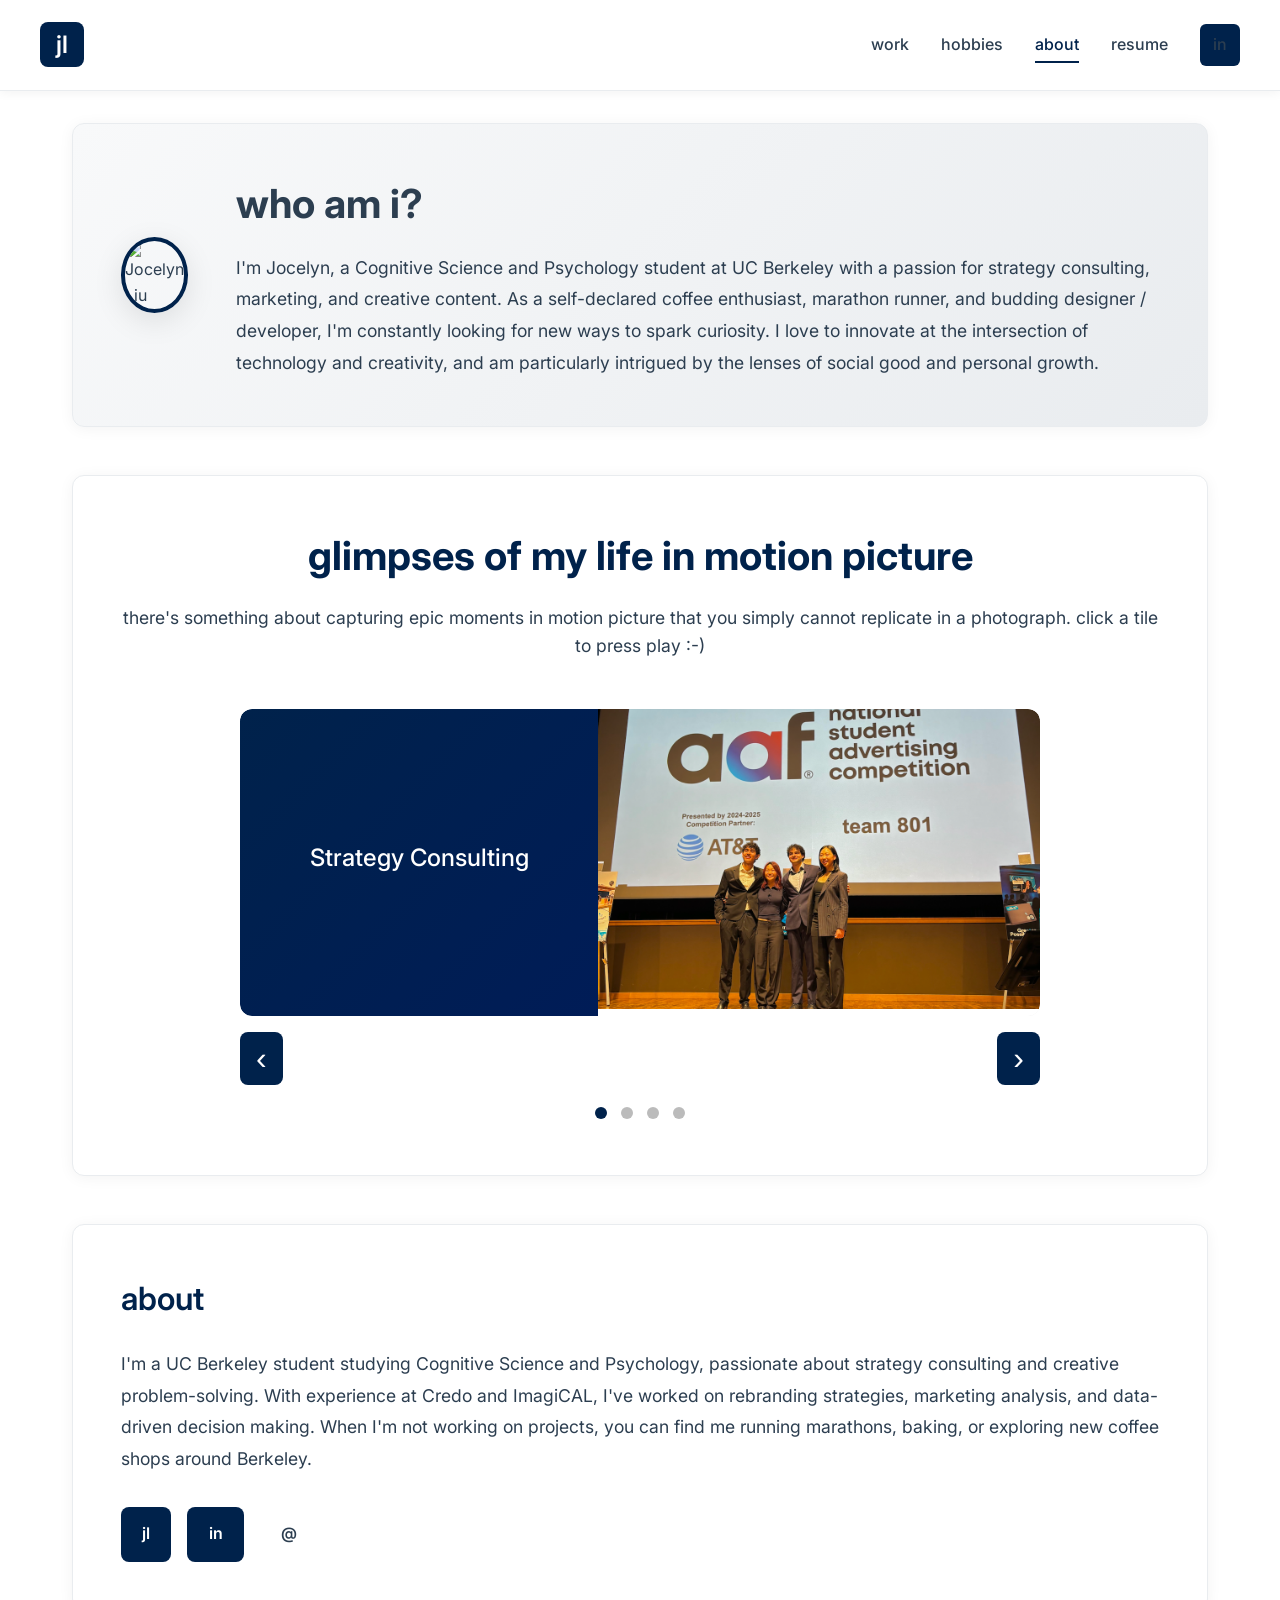
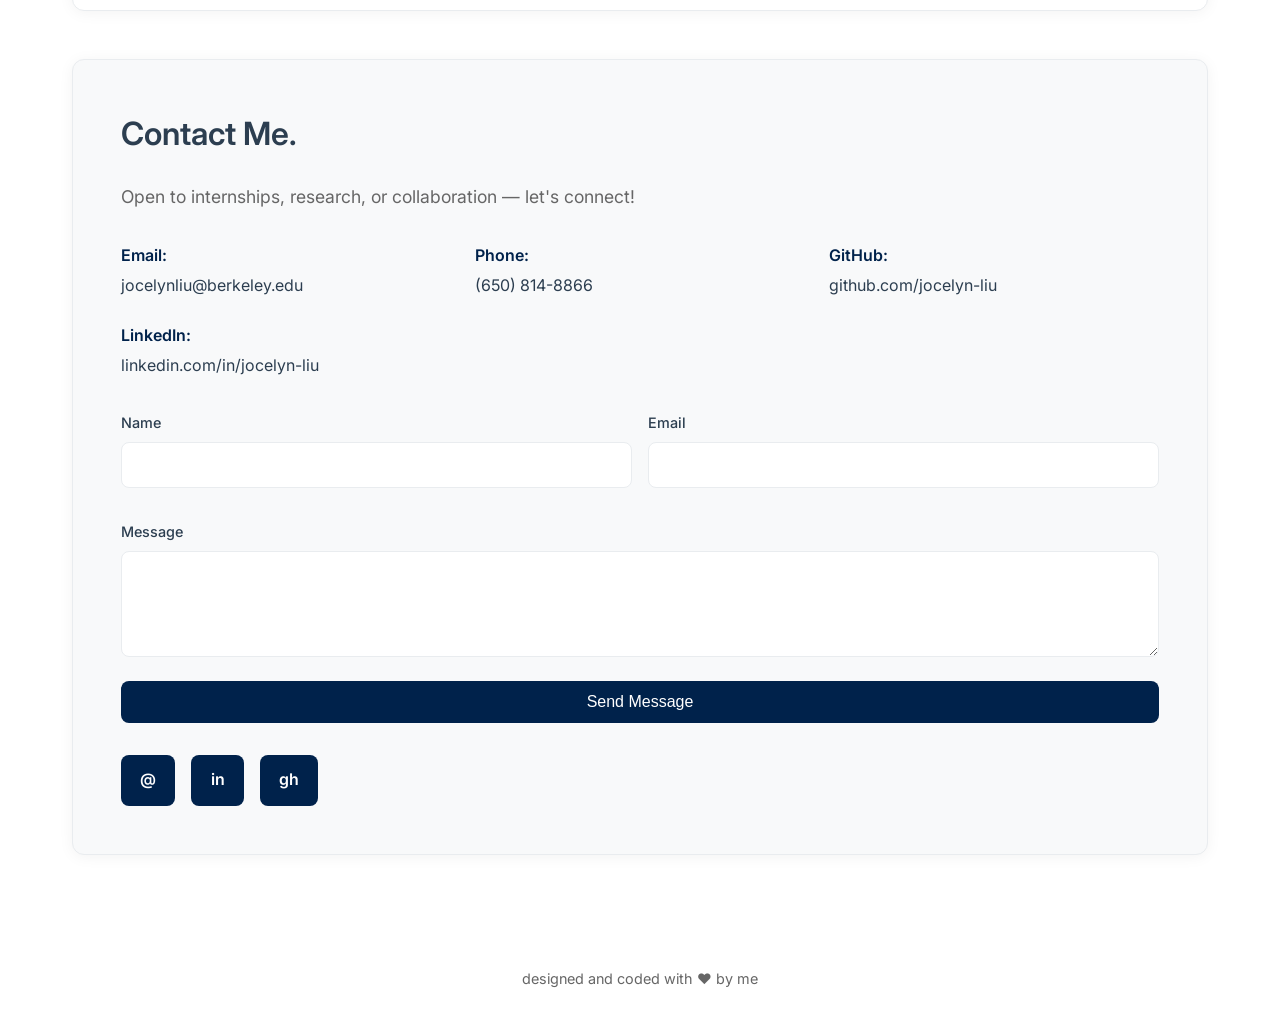
==== index.html @ 293d7093 "Initial commit" ====
<!DOCTYPE html>
<html lang="en">
<head>
    <meta charset="UTF-8">
    <meta name="viewport" content="width=device-width, initial-scale=1.0">
    <meta name="description" content="Jocelyn Liu - Cognitive Science student at UC Berkeley">
    <meta name="keywords" content="Jocelyn Liu, UC Berkeley, Cognitive Science, Strategy Consultant, Marketing">
    <meta name="author" content="Jocelyn Liu">
    <title>Jocelyn Liu</title>
    <link rel="stylesheet" href="style.css">
    <link href="https://fonts.googleapis.com/css2?family=Inter:wght@300;400;500;600;700&display=swap" rel="stylesheet">
</head>
<body>
    <header>
        <nav>
            <div class="logo">
                <span class="initials">jl</span>
            </div>
                <div class="nav-links">
                    <a href="projects.html">work</a>
                    <a href="hobbies.html">hobbies</a>
                    <a href="index.html" class="active">about</a>
                    <a href="resume.pdf">resume</a>
                    <a href="https://linkedin.com" class="linkedin-icon">in</a>
                </div>
        </nav>
    </header>

    <main>
        <section class="hero-section">
            <div class="hero-content">
                <div class="profile-section">
                    <div class="profile-image-container">
                        <img src="portrait.JPG" alt="Jocelyn Liu" class="profile-img">
                    </div>
                </div>
                <div class="intro-section">
                    <h1>who am i?</h1>
                    <p>I'm Jocelyn, a Cognitive Science and Psychology student at UC Berkeley with a passion for strategy consulting, marketing, and creative content. As a self-declared coffee enthusiast, marathon runner, and budding designer / developer, I'm constantly looking for new ways to spark curiosity. I love to innovate at the intersection of technology and creativity, and am particularly intrigued by the lenses of social good and personal growth.</p>
                </div>
            </div>
        </section>

        <section class="gallery-section">
            <div class="gallery-content">
                <h2>glimpses of my life in motion picture</h2>
                <p>there's something about capturing epic moments in motion picture that you simply cannot replicate in a photograph. click a tile to press play :-)</p>
                
                <div class="carousel-container">
                    <div class="carousel">
                        <div class="carousel-slide active">
                            <div class="slide-content">
                                <div class="slide-left">
                                    <h3>Strategy Consulting</h3>
                                </div>
                                <div class="slide-right">
                                    <img src="strategy.png" alt="Strategy workspace">
                                </div>
                            </div>
                        </div>
                        <div class="carousel-slide">
                            <div class="slide-content">
                                <div class="slide-left">
                                    <h3>Creative Content</h3>
                                </div>
                                <div class="slide-right">
                                    <img src="creative.png" alt="Creative workspace">
                                </div>
                            </div>
                        </div>
                        <div class="carousel-slide">
                            <div class="slide-content">
                                <div class="slide-left">
                                    <h3>Marathon Running</h3>
                                </div>
                                <div class="slide-right">
                                    <img src="m.png" alt="Marathon running">
                                </div>
                            </div>
                        </div>
                        <div class="carousel-slide">
                            <div class="slide-content">
                                <div class="slide-left">
                                    <h3>Coffee & Baking</h3>
                                </div>
                                <div class="slide-right">
                                    <img src="https://images.unsplash.com/photo-1495474472287-4d71bcdd2085?w=600&h=400&fit=crop" alt="Coffee and baking">
                                </div>
                            </div>
                        </div>
                    </div>
                    <div class="carousel-nav">
                        <button class="carousel-btn prev" onclick="changeSlide(-1)">‹</button>
                        <button class="carousel-btn next" onclick="changeSlide(1)">›</button>
                    </div>
                    <div class="carousel-dots">
                        <span class="dot active" onclick="currentSlide(1)"></span>
                        <span class="dot" onclick="currentSlide(2)"></span>
                        <span class="dot" onclick="currentSlide(3)"></span>
                        <span class="dot" onclick="currentSlide(4)"></span>
                    </div>
                </div>
            </div>
        </section>

        <section class="about-section">
            <div class="about-content">
                <h2>about</h2>
                <p>I'm a UC Berkeley student studying Cognitive Science and Psychology, passionate about strategy consulting and creative problem-solving. With experience at Credo and ImagiCAL, I've worked on rebranding strategies, marketing analysis, and data-driven decision making. When I'm not working on projects, you can find me running marathons, baking, or exploring new coffee shops around Berkeley.</p>
                
                <div class="social-links">
                    <a href="#" class="social-link initials">jl</a>
                    <a href="https://linkedin.com" class="social-link linkedin">in</a>
                    <a href="mailto:jocelynliu@berkeley.edu" class="social-link email">@</a>
                </div>
            </div>
        </section>

        <section class="contact-section">
            <div class="contact-content">
                <h2>Contact Me.</h2>
                <p>Open to internships, research, or collaboration — let's connect!</p>
                
                <div class="contact-details">
                    <div class="contact-item">
                        <span class="contact-label">Email:</span>
                        <span class="contact-value">jocelynliu@berkeley.edu</span>
                    </div>
                    <div class="contact-item">
                        <span class="contact-label">Phone:</span>
                        <span class="contact-value">(650) 814-8866</span>
                    </div>
                    <div class="contact-item">
                        <span class="contact-label">GitHub:</span>
                        <span class="contact-value">github.com/jocelyn-liu</span>
                    </div>
                    <div class="contact-item">
                        <span class="contact-label">LinkedIn:</span>
                        <span class="contact-value">linkedin.com/in/jocelyn-liu</span>
                    </div>
                </div>
                
                <form class="contact-form">
                    <div class="form-row">
                        <div class="form-group">
                            <label for="name">Name</label>
                            <input type="text" id="name" name="name" required>
                        </div>
                        <div class="form-group">
                            <label for="email">Email</label>
                            <input type="email" id="email" name="email" required>
                        </div>
                    </div>
                    
                    <div class="form-group">
                        <label for="message">Message</label>
                        <textarea id="message" name="message" rows="4" required></textarea>
                    </div>
                    
                    <button type="submit">Send Message</button>
                </form>
                
                <div class="social-icons">
                    <a href="mailto:jocelynliu@berkeley.edu" class="social-icon email-icon">@</a>
                    <a href="https://linkedin.com/in/jocelyn-liu" class="social-icon linkedin-icon">in</a>
                    <a href="https://github.com/jocelyn-liu" class="social-icon github-icon">gh</a>
                </div>
            </div>
        </section>
    </main>

    <footer>
        <p>designed and coded with ♥ by me</p>
    </footer>

    <script src="script.js"></script>
</body>
</html>
---- style.css ----
* {
    margin: 0;
    padding: 0;
    box-sizing: border-box;
}

:root {
    --primary-color: #00224B; /* Deep purple */
    --secondary-color: #ffffff; /* Pure white */
    --accent-color: #00224B; /* Purple accent */
    --text-color: #2c3e50; /* Dark navy for text */
    --light-gray: #f8f9fa; /* Light gray for subtle backgrounds */
    --border-color: #e9ecef; /* Light gray for borders */
    --purple-light: #e1bee7; /* Light purple for backgrounds */
    --purple-dark: #001C57; /* Dark purple for hover states */
}

body {
    font-family: 'Inter', -apple-system, BlinkMacSystemFont, 'Segoe UI', sans-serif;
    line-height: 1.6;
    color: var(--text-color);
    background-color: var(--secondary-color);
    overflow-x: hidden;
}

/* Header & Navigation */
header {
    background: white;
    padding: 1.5rem 2rem;
    box-shadow: 0 2px 10px rgba(0,0,0,0.05);
    position: sticky;
    top: 0;
    z-index: 1000;
    border-bottom: 1px solid var(--border-color);
}

nav {
    max-width: 1200px;
    margin: 0 auto;
    display: flex;
    justify-content: space-between;
    align-items: center;
}

.logo {
    font-size: 1.5rem;
    font-weight: 600;
}

.initials {
    background: var(--primary-color);
    color: white;
    padding: 0.5rem 1rem;
    border-radius: 8px;
    transition: transform 0.3s ease;
}

.initials:hover {
    transform: scale(1.05);
}

.nav-links {
    display: flex;
    gap: 2rem;
    align-items: center;
}

.nav-links a {
    text-decoration: none;
    color: var(--text-color);
    font-weight: 500;
    transition: color 0.3s;
    position: relative;
}

.nav-links a:hover,
.nav-links a.active {
    color: var(--accent-color);
}

.nav-links a.active::after {
    content: '';
    position: absolute;
    bottom: -5px;
    left: 0;
    right: 0;
    height: 2px;
    background: var(--accent-color);
}

.linkedin-icon {
    background: var(--accent-color);
    color: white;
    padding: 0.5rem 0.8rem;
    border-radius: 6px;
    font-weight: 600;
}

.linkedin-icon:hover {
    background: var(--purple-dark);
}

/* Main Content */
main {
    max-width: 1200px;
    margin: 0 auto;
    padding: 2rem;
}

section {
    margin-bottom: 3rem;
    background: white;
    padding: 3rem;
    border-radius: 12px;
    box-shadow: 0 2px 15px rgba(0,0,0,0.05);
    border: 1px solid var(--border-color);
}

h1 {
    font-size: 2.5rem;
    margin-bottom: 1rem;
    color: var(--primary-color);
    font-weight: 700;
}

h2 {
    font-size: 2rem;
    margin-bottom: 1.5rem;
    color: var(--primary-color);
    font-weight: 600;
}

h3 {
    font-size: 1.5rem;
    margin-bottom: 0.5rem;
    color: var(--primary-color);
    font-weight: 500;
}

/* Hero Section */
.hero-section {
    background: linear-gradient(135deg, #f8f9fa 0%, #e9ecef 100%);
    color: var(--text-color);
    position: relative;
    overflow: hidden;
}

.hero-content {
    display: flex;
    gap: 3rem;
    align-items: center;
}

.profile-image-container {
    flex-shrink: 0;
}

.profile-img {
    width: 200px;
    height: 200px;
    border-radius: 50%;
    object-fit: cover;
    border: 4px solid var(--accent-color);
    box-shadow: 0 8px 30px rgba(0,0,0,0.1);
    transition: transform 0.3s ease;
}

.profile-img:hover {
    transform: scale(1.05);
}

.intro-section h1,
.intro-section p {
    color: var(--text-color);
}

.intro-section p {
    font-size: 1.1rem;
    line-height: 1.8;
}

/* Gallery Section */
.gallery-section {
    background: white;
}

.gallery-content h2 {
    text-align: center;
    margin-bottom: 0.5rem;
}

.gallery-content > p {
    text-align: center;
    color: #666;
    margin-bottom: 2rem;
}

.carousel-container {
    position: relative;
    max-width: 800px;
    margin: 0 auto;
}

.carousel {
    position: relative;
    width: 100%;
    overflow: hidden;
    border-radius: 12px;
}

.carousel-slide {
    display: none;
    animation: fadeIn 0.5s;
}

.carousel-slide.active {
    display: block;
}

@keyframes fadeIn {
    from { opacity: 0; }
    to { opacity: 1; }
}

.slide-content {
    display: flex;
    background: white;
    border-radius: 12px;
    overflow: hidden;
    box-shadow: 0 4px 20px rgba(0,0,0,0.1);
}

.slide-left {
    flex: 1;
    padding: 2rem;
    display: flex;
    align-items: center;
    justify-content: center;
    background: linear-gradient(135deg, var(--accent-color) 0%, var(--purple-dark) 100%);
}

.slide-left h3 {
    color: white;
    font-size: 1.5rem;
}

.slide-right {
    flex: 1.5;
}

.slide-right img {
    width: 100%;
    height: 300px;
    object-fit: cover;
}

.carousel-nav {
    display: flex;
    justify-content: space-between;
    margin-top: 1rem;
}

.carousel-btn {
    background: var(--accent-color);
    color: white;
    border: none;
    font-size: 2rem;
    padding: 0.5rem 1rem;
    border-radius: 8px;
    cursor: pointer;
    transition: background 0.3s;
}

.carousel-btn:hover {
    background: var(--purple-dark);
}

.carousel-dots {
    text-align: center;
    margin-top: 1rem;
}

.dot {
    height: 12px;
    width: 12px;
    margin: 0 5px;
    background-color: #bbb;
    border-radius: 50%;
    display: inline-block;
    cursor: pointer;
    transition: background-color 0.3s;
}

.dot.active,
.dot:hover {
    background-color: var(--accent-color);
}

/* About Section */
.about-content p {
    font-size: 1.1rem;
    line-height: 1.8;
    margin-bottom: 2rem;
}

.social-links {
    display: flex;
    gap: 1rem;
}

.social-link {
    background: var(--secondary-color);
    color: var(--text-color);
    padding: 0.8rem 1.2rem;
    border-radius: 8px;
    text-decoration: none;
    font-weight: 600;
    transition: all 0.3s;
    border: 2px solid transparent;
}

.social-link:hover {
    background: var(--accent-color);
    color: white;
    transform: translateY(-3px);
}

.social-link.initials {
    background: var(--primary-color);
    color: white;
}

.social-link.linkedin {
    background: var(--accent-color);
    color: white;
}

/* Contact Section */
.contact-section {
    background: var(--light-gray);
    color: var(--text-color);
}

.contact-section h2 {
    color: var(--text-color);
}

.contact-section p {
    color: #666;
    font-size: 1.1rem;
    margin-bottom: 2rem;
}

.contact-details {
    display: grid;
    grid-template-columns: repeat(auto-fit, minmax(250px, 1fr));
    gap: 1.5rem;
    margin-bottom: 2rem;
}

.contact-item {
    display: flex;
    flex-direction: column;
    gap: 0.3rem;
}

.contact-label {
    font-weight: 600;
    color: var(--accent-color);
}

.contact-value {
    color: var(--text-color);
}

.contact-form {
    margin-bottom: 2rem;
    text-align: left;
}

.form-row {
    display: grid;
    grid-template-columns: 1fr 1fr;
    gap: 1rem;
    margin-bottom: 1rem;
}

.form-group {
    margin-bottom: 1rem;
}

.form-group label {
    display: block;
    margin-bottom: 0.5rem;
    font-weight: 500;
    color: var(--text-color);
    font-size: 0.9rem;
}

.form-group input,
.form-group textarea {
    width: 100%;
    padding: 0.75rem;
    border: 1px solid var(--border-color);
    border-radius: 8px;
    font-size: 1rem;
    font-family: inherit;
    transition: border-color 0.2s ease, box-shadow 0.2s ease;
}

.form-group input:focus,
.form-group textarea:focus {
    outline: none;
    border-color: var(--accent-color);
    box-shadow: 0 0 0 3px rgba(44, 90, 160, 0.1);
}

.form-group textarea {
    resize: vertical;
    min-height: 100px;
}

.contact-form button {
    background: var(--accent-color);
    color: white;
    padding: 0.75rem 2rem;
    border: none;
    border-radius: 8px;
    font-size: 1rem;
    font-weight: 500;
    cursor: pointer;
    transition: all 0.2s ease;
    width: 100%;
}

.contact-form button:hover {
    background: var(--purple-dark);
    transform: translateY(-1px);
    box-shadow: 0 4px 12px rgba(0,0,0,0.2);
}

.social-icons {
    display: flex;
    gap: 1rem;
}

.social-icon {
    background: var(--accent-color);
    color: white;
    padding: 0.8rem 1.2rem;
    border-radius: 8px;
    text-decoration: none;
    font-weight: 600;
    transition: all 0.3s;
}

.social-icon:hover {
    transform: translateY(-3px);
    background: var(--purple-dark);
}

/* Projects Page Styles */
.work-hero {
    background: linear-gradient(135deg, var(--accent-color) 0%, var(--purple-dark) 100%);
    color: white;
    text-align: center;
    position: relative;
    overflow: hidden;
}

.work-hero::before {
    content: '';
    position: absolute;
    top: 0;
    left: 0;
    right: 0;
    bottom: 0;
    background: url('data:image/svg+xml,<svg xmlns="http://www.w3.org/2000/svg" viewBox="0 0 100 100"><defs><pattern id="grain" width="100" height="100" patternUnits="userSpaceOnUse"><circle cx="25" cy="25" r="1" fill="white" opacity="0.1"/><circle cx="75" cy="75" r="1" fill="white" opacity="0.1"/><circle cx="50" cy="10" r="0.5" fill="white" opacity="0.1"/><circle cx="10" cy="60" r="0.5" fill="white" opacity="0.1"/><circle cx="90" cy="40" r="0.5" fill="white" opacity="0.1"/></pattern></defs><rect width="100" height="100" fill="url(%23grain)"/></svg>');
    opacity: 0.3;
}

.work-hero-content {
    position: relative;
    z-index: 1;
}

.work-hero-content h1 {
    font-size: 3rem;
    font-weight: 700;
    color: white;
    margin-bottom: 1rem;
    letter-spacing: -0.02em;
    text-shadow: 0 2px 4px rgba(0,0,0,0.1);
}

.work-hero-content p {
    font-size: 1.2rem;
    color: rgba(255,255,255,0.9);
    max-width: 600px;
    margin: 0 auto;
    font-weight: 300;
    line-height: 1.6;
}

.projects-grid {
    display: grid;
    grid-template-columns: repeat(auto-fit, minmax(350px, 1fr));
    gap: 2rem;
    max-width: 1200px;
    margin: 0 auto;
}

.project-card {
    background: white;
    border-radius: 12px;
    overflow: hidden;
    box-shadow: 0 2px 15px rgba(0,0,0,0.05);
    border: 1px solid var(--border-color);
    transition: all 0.3s ease;
}

.project-card:hover {
    transform: translateY(-5px);
    box-shadow: 0 8px 30px rgba(0,0,0,0.1);
}

.project-image {
    height: 200px;
    overflow: hidden;
}

.project-image img {
    width: 100%;
    height: 100%;
    object-fit: cover;
    transition: transform 0.3s ease;
}

.project-card:hover .project-image img {
    transform: scale(1.05);
}

.project-content {
    padding: 1.5rem;
}

.project-content h3 {
    font-size: 1.3rem;
    font-weight: 600;
    color: var(--primary-color);
    margin-bottom: 0.5rem;
}

.project-type {
    font-size: 0.9rem;
    color: var(--primary-color);
    margin-bottom: 1rem;
    font-weight: 500;
}

.project-content p {
    font-size: 0.95rem;
    color: #666;
    line-height: 1.6;
    margin-bottom: 1rem;
}

.project-tags {
    display: flex;
    flex-wrap: wrap;
    gap: 0.5rem;
}

.tag {
    background: var(--light-gray);
    color: var(--primary-color);
    padding: 0.3rem 0.8rem;
    border-radius: 20px;
    font-size: 0.8rem;
    font-weight: 500;
}

.project-details {
    background: var(--light-gray);
}

.details-content {
    max-width: 1200px;
    margin: 0 auto;
}

.details-content h2 {
    font-size: 2rem;
    font-weight: 600;
    color: var(--primary-color);
    text-align: center;
    margin-bottom: 2rem;
    letter-spacing: -0.02em;
}

.highlight-grid {
    display: grid;
    grid-template-columns: repeat(auto-fit, minmax(250px, 1fr));
    gap: 2rem;
}

.highlight-item {
    background: white;
    padding: 1.5rem;
    border-radius: 12px;
    box-shadow: 0 2px 10px rgba(0,0,0,0.05);
    border: 1px solid var(--border-color);
}

.highlight-item h4 {
    font-size: 1.1rem;
    font-weight: 600;
    color: var(--primary-color);
    margin-bottom: 1rem;
}

.highlight-item ul {
    list-style: none;
    padding: 0;
}

.highlight-item li {
    font-size: 0.9rem;
    color: #666;
    margin-bottom: 0.5rem;
    padding-left: 1rem;
    position: relative;
}

.highlight-item li:before {
    content: "•";
    color: var(--primary-color);
    position: absolute;
    left: 0;
}

.upcoming-projects {
    background: white;
}

.upcoming-content {
    max-width: 800px;
    margin: 0 auto;
    text-align: center;
}

.upcoming-content h2 {
    font-size: 2rem;
    font-weight: 600;
    color: var(--primary-color);
    margin-bottom: 1rem;
    letter-spacing: -0.02em;
}

.upcoming-content p {
    font-size: 1rem;
    color: #666;
    margin-bottom: 2rem;
}

.upcoming-list {
    display: grid;
    grid-template-columns: repeat(auto-fit, minmax(300px, 1fr));
    gap: 1.5rem;
}

.upcoming-item {
    background: var(--light-gray);
    padding: 1.5rem;
    border-radius: 12px;
    text-align: left;
    box-shadow: 0 2px 10px rgba(0,0,0,0.05);
    border: 1px solid var(--border-color);
}

.upcoming-item h4 {
    font-size: 1.1rem;
    font-weight: 600;
    color: var(--primary-color);
    margin-bottom: 0.5rem;
}

.upcoming-item p {
    font-size: 0.9rem;
    color: #666;
    margin: 0;
}

/* Footer */
footer {
    text-align: center;
    padding: 2rem;
    color: #666;
    font-size: 0.9rem;
    background: white;
}

/* Responsive Design */
@media (max-width: 768px) {
    .hero-content {
        flex-direction: column;
        text-align: center;
    }

    .nav-links {
        gap: 1rem;
        font-size: 0.9rem;
    }

    .slide-content {
        flex-direction: column;
    }

    .slide-right img {
        height: 200px;
    }

    h1 {
        font-size: 2rem;
    }

    h2 {
        font-size: 1.5rem;
    }

    section {
        padding: 2rem;
    }

    main {
        padding: 1rem;
    }
}

@media (max-width: 480px) {
    .nav-links {
        flex-wrap: wrap;
        justify-content: center;
    }

    .profile-img {
        width: 150px;
        height: 150px;
    }

    .social-links,
    .social-icons {
        flex-wrap: wrap;
    }
}

/* Hobbies Page Styles */
.hobbies-hero {
    background: linear-gradient(135deg, var(--accent-color) 0%, var(--purple-dark) 100%);
    color: white;
    text-align: center;
    padding: 4rem 2rem;
    position: relative;
    overflow: hidden;
}

.hobbies-hero::before {
    content: '';
    position: absolute;
    top: 0;
    left: 0;
    right: 0;
    bottom: 0;
    background: url('data:image/svg+xml,<svg xmlns="http://www.w3.org/2000/svg" viewBox="0 0 100 100"><defs><pattern id="grain" width="100" height="100" patternUnits="userSpaceOnUse"><circle cx="25" cy="25" r="1" fill="white" opacity="0.1"/><circle cx="75" cy="75" r="1" fill="white" opacity="0.1"/><circle cx="50" cy="10" r="0.5" fill="white" opacity="0.1"/><circle cx="10" cy="60" r="0.5" fill="white" opacity="0.1"/><circle cx="90" cy="40" r="0.5" fill="white" opacity="0.1"/></pattern></defs><rect width="100" height="100" fill="url(%23grain)"/></svg>');
    opacity: 0.3;
}

.hobbies-hero-content {
    position: relative;
    z-index: 1;
}

.hobbies-hero-content h1 {
    font-size: 3rem;
    font-weight: 700;
    color: white;
    margin-bottom: 1rem;
    letter-spacing: -0.02em;
    text-shadow: 0 2px 4px rgba(0,0,0,0.1);
}

.hobbies-hero-content p {
    font-size: 1.2rem;
    color: rgba(255,255,255,0.9);
    max-width: 600px;
    margin: 0 auto;
    font-weight: 300;
    line-height: 1.6;
}

.hobbies-grid {
    display: grid;
    grid-template-columns: repeat(auto-fit, minmax(350px, 1fr));
    gap: 2rem;
    padding: 4rem 2rem;
    max-width: 1200px;
    margin: 0 auto;
}

.hobby-card {
    background: white;
    border-radius: 16px;
    padding: 2rem;
    box-shadow: 0 4px 20px rgba(0,0,0,0.08);
    transition: all 0.3s ease;
    border: 1px solid var(--border-color);
    position: relative;
    overflow: hidden;
}

.hobby-card::before {
    content: '';
    position: absolute;
    top: 0;
    left: 0;
    right: 0;
    height: 4px;
    background: linear-gradient(90deg, var(--accent-color), var(--purple-light));
}

.hobby-card:hover {
    transform: translateY(-8px);
    box-shadow: 0 12px 40px rgba(106, 27, 154, 0.15);
}

.hobby-icon {
    font-size: 2.5rem;
    margin-bottom: 1rem;
    display: block;
}

.hobby-card h3 {
    font-size: 1.5rem;
    font-weight: 600;
    color: var(--primary-color);
    margin-bottom: 1rem;
}

.hobby-card p {
    color: var(--text-color);
    margin-bottom: 1.5rem;
    line-height: 1.6;
}

.hobby-details h4 {
    font-size: 1rem;
    font-weight: 600;
    color: var(--accent-color);
    margin-bottom: 0.75rem;
}

.hobby-details ul {
    list-style: none;
    padding: 0;
}

.hobby-details li {
    padding: 0.5rem 0;
    color: var(--text-color);
    position: relative;
    padding-left: 1.5rem;
}

.hobby-details li::before {
    content: '•';
    color: var(--accent-color);
    font-weight: bold;
    position: absolute;
    left: 0;
}

.hobby-gallery {
    background: var(--light-gray);
    padding: 4rem 2rem;
}

.gallery-content h2 {
    text-align: center;
    font-size: 2.5rem;
    font-weight: 700;
    color: var(--primary-color);
    margin-bottom: 1rem;
}

.gallery-content p {
    text-align: center;
    color: var(--text-color);
    margin-bottom: 3rem;
    font-size: 1.1rem;
}

.gallery-grid {
    display: grid;
    grid-template-columns: repeat(auto-fit, minmax(300px, 1fr));
    gap: 2rem;
    max-width: 1200px;
    margin: 0 auto;
}

.gallery-item {
    position: relative;
    border-radius: 12px;
    overflow: hidden;
    box-shadow: 0 4px 20px rgba(0,0,0,0.1);
    transition: transform 0.3s ease;
}

.gallery-item:hover {
    transform: scale(1.05);
}

.gallery-item img {
    width: 100%;
    height: 250px;
    object-fit: cover;
}

.gallery-overlay {
    position: absolute;
    bottom: 0;
    left: 0;
    right: 0;
    background: linear-gradient(transparent, rgba(74, 20, 140, 0.8));
    color: white;
    padding: 2rem 1.5rem 1.5rem;
}

.gallery-overlay h4 {
    font-size: 1.2rem;
    font-weight: 600;
}

.hobby-stats {
    padding: 4rem 2rem;
    background: white;
}

.stats-content h2 {
    text-align: center;
    font-size: 2.5rem;
    font-weight: 700;
    color: var(--primary-color);
    margin-bottom: 3rem;
}

.stats-grid {
    display: grid;
    grid-template-columns: repeat(auto-fit, minmax(200px, 1fr));
    gap: 2rem;
    max-width: 800px;
    margin: 0 auto;
}

.stat-item {
    text-align: center;
    padding: 2rem;
    background: var(--light-gray);
    border-radius: 12px;
    transition: transform 0.3s ease;
}

.stat-item:hover {
    transform: translateY(-5px);
}

.stat-number {
    font-size: 2.5rem;
    font-weight: 700;
    color: var(--accent-color);
    margin-bottom: 0.5rem;
}

.stat-label {
    font-size: 1rem;
    color: var(--text-color);
    font-weight: 500;
}
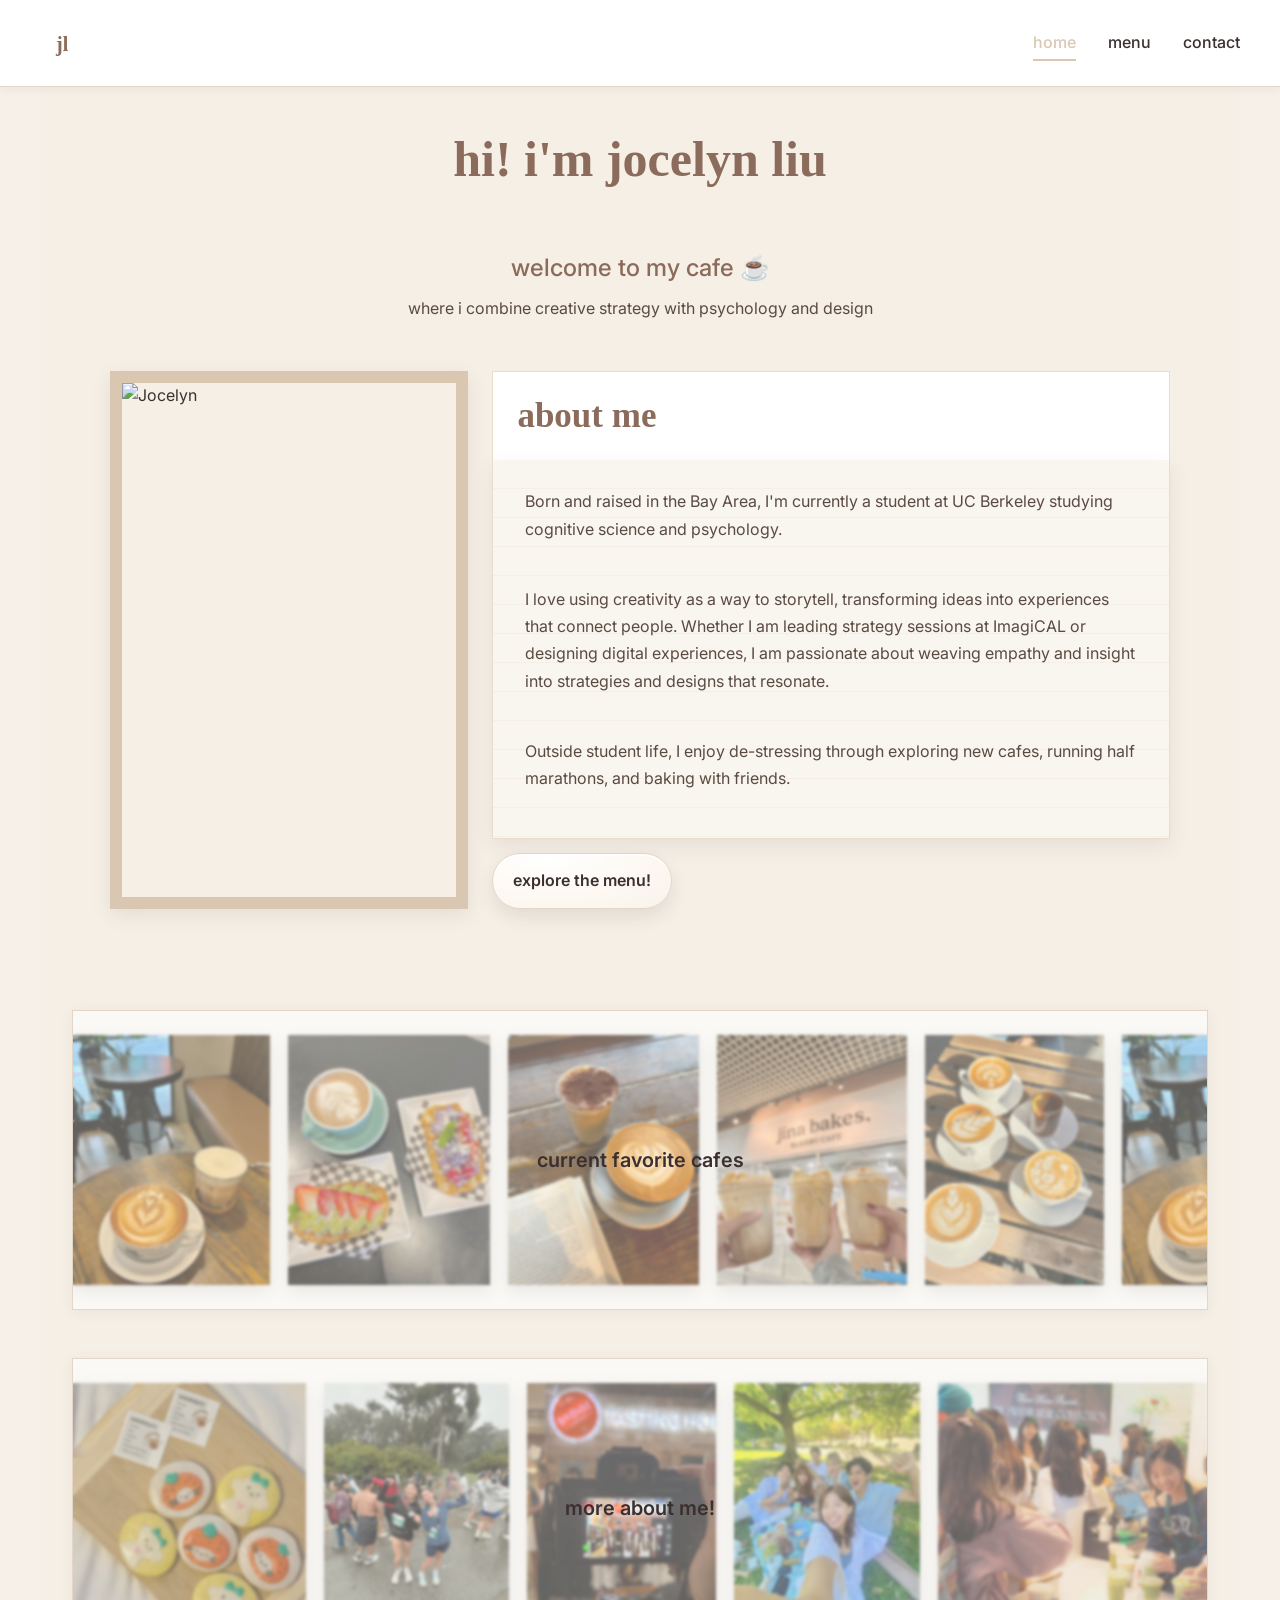
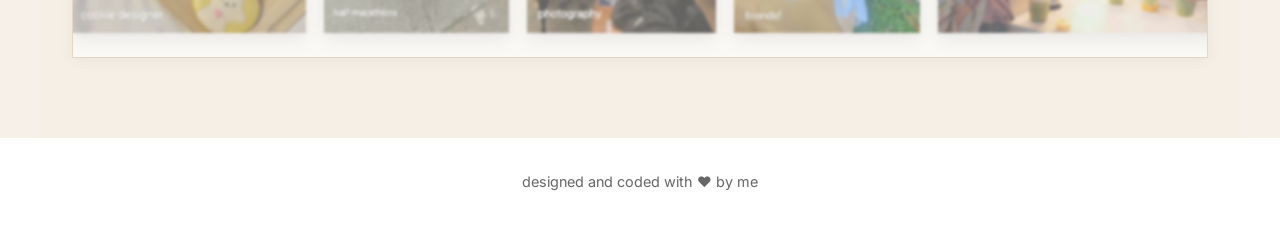
==== commit f3e61b66: "Initial commit" ====
--- a/index.html
+++ b/index.html
@@ -14,159 +14,73 @@
     <header>
         <nav>
             <div class="logo">
-                <span class="initials">jl</span>
+                <span class="initials" style="font-family:'Libre Baskerville',serif;font-size:20px;font-weight:600">jl</span>
             </div>
                 <div class="nav-links">
-                    <a href="projects.html">work</a>
-                    <a href="hobbies.html">hobbies</a>
-                    <a href="index.html" class="active">about</a>
-                    <a href="resume.pdf">resume</a>
-                    <a href="https://linkedin.com" class="linkedin-icon">in</a>
-                </div>
+                    <a href="index.html" class="active">home</a>
+                    <a href="projects.html">menu</a>
+                    <a href="hobbies.html">contact</a>                </div>
         </nav>
     </header>
 
     <main>
-        <section class="hero-section">
-            <div class="hero-content">
-                <div class="profile-section">
-                    <div class="profile-image-container">
-                        <img src="portrait.JPG" alt="Jocelyn Liu" class="profile-img">
-                    </div>
-                </div>
-                <div class="intro-section">
-                    <h1>who am i?</h1>
-                    <p>I'm Jocelyn, a Cognitive Science and Psychology student at UC Berkeley with a passion for strategy consulting, marketing, and creative content. As a self-declared coffee enthusiast, marathon runner, and budding designer / developer, I'm constantly looking for new ways to spark curiosity. I love to innovate at the intersection of technology and creativity, and am particularly intrigued by the lenses of social good and personal growth.</p>
-                </div>
+        <div class="intro">
+            <h1 style="font-family:Libre Baskerville,serif; font-size: 50px;">hi! i'm jocelyn liu</h1>
+        </div>
+        <div class="sub-intro">
+            <h3>welcome to my cafe ☕ </h3>
+            <p>where i combine creative strategy with psychology and design</p>
+        </div>
+        
+        <div class="profile-container">
+            <img class="profile-img" src="portrait.JPG" alt="Jocelyn">
+            <div class="about-section">
+                <h3 class="about-me-title">about me</h3>
+                <div class="about-body">
+                    <p style="text-align: left"> Born and raised in the Bay Area, I'm currently a student at UC Berkeley studying cognitive science and psychology. </p><br>
+                    <p style="text-align: left">I love using creativity as a way to storytell, transforming ideas into experiences that connect people. Whether I am leading strategy sessions at ImagiCAL or designing digital experiences, I am passionate about weaving empathy and insight into strategies and designs that resonate.</p><br>
+                    <p style="text-align:left">Outside student life, I enjoy de-stressing through exploring new cafes, running half marathons, and baking with friends.   </p>
+                </div>     
+                <a href="projects.html" class="cta-menu">explore the menu! </a>
+ 
+            </div>
+        </div><br><br>
+        <section class="carousel-wrap">
+            <div class="carousel-overlay">current favorite cafes </div>
+
+            <div class="carousel-track">
+                <img src="cafe1.png" alt="">
+                <img src="cafe2.png" alt="">
+                <img src="cafe3.png" alt="">
+                <img src="cafe4.png" alt="">
+                <img src="cafe5.png" alt="">
+                <!-- duplicate set for smooth loop -->
+                <img src="cafe1.png" alt="">
+                <img src="cafe2.png" alt="">
+                <img src="cafe3.png" alt="">
+                <img src="cafe4.png" alt="">
+                <img src="cafe5.png" alt="">
             </div>
         </section>
 
-        <section class="gallery-section">
-            <div class="gallery-content">
-                <h2>glimpses of my life in motion picture</h2>
-                <p>there's something about capturing epic moments in motion picture that you simply cannot replicate in a photograph. click a tile to press play :-)</p>
-                
-                <div class="carousel-container">
-                    <div class="carousel">
-                        <div class="carousel-slide active">
-                            <div class="slide-content">
-                                <div class="slide-left">
-                                    <h3>Strategy Consulting</h3>
-                                </div>
-                                <div class="slide-right">
-                                    <img src="strategy.png" alt="Strategy workspace">
-                                </div>
-                            </div>
-                        </div>
-                        <div class="carousel-slide">
-                            <div class="slide-content">
-                                <div class="slide-left">
-                                    <h3>Creative Content</h3>
-                                </div>
-                                <div class="slide-right">
-                                    <img src="creative.png" alt="Creative workspace">
-                                </div>
-                            </div>
-                        </div>
-                        <div class="carousel-slide">
-                            <div class="slide-content">
-                                <div class="slide-left">
-                                    <h3>Marathon Running</h3>
-                                </div>
-                                <div class="slide-right">
-                                    <img src="m.png" alt="Marathon running">
-                                </div>
-                            </div>
-                        </div>
-                        <div class="carousel-slide">
-                            <div class="slide-content">
-                                <div class="slide-left">
-                                    <h3>Coffee & Baking</h3>
-                                </div>
-                                <div class="slide-right">
-                                    <img src="https://images.unsplash.com/photo-1495474472287-4d71bcdd2085?w=600&h=400&fit=crop" alt="Coffee and baking">
-                                </div>
-                            </div>
-                        </div>
-                    </div>
-                    <div class="carousel-nav">
-                        <button class="carousel-btn prev" onclick="changeSlide(-1)">‹</button>
-                        <button class="carousel-btn next" onclick="changeSlide(1)">›</button>
-                    </div>
-                    <div class="carousel-dots">
-                        <span class="dot active" onclick="currentSlide(1)"></span>
-                        <span class="dot" onclick="currentSlide(2)"></span>
-                        <span class="dot" onclick="currentSlide(3)"></span>
-                        <span class="dot" onclick="currentSlide(4)"></span>
-                    </div>
-                </div>
+        <section class="carousel-wrap">
+            <div class="carousel-overlay">more about me!</div>
+
+            <div class="carousel-track">
+                <img src="pic1.png" alt="">
+                <img src="pic2.png" alt="">
+                <img src="pic3.png" alt="">
+                <img src="pic4.png" alt="">
+                <img src="binge.JPEG">
+                <!-- duplicate set for smooth loop -->
+                <img src="pic1.png" alt="">
+                <img src="pic2.png" alt="">
+                <img src="pic3.png" alt="">
+                <img src="pic4.png" alt="">
+                <img src="binge.JPEG">
             </div>
         </section>
 
-        <section class="about-section">
-            <div class="about-content">
-                <h2>about</h2>
-                <p>I'm a UC Berkeley student studying Cognitive Science and Psychology, passionate about strategy consulting and creative problem-solving. With experience at Credo and ImagiCAL, I've worked on rebranding strategies, marketing analysis, and data-driven decision making. When I'm not working on projects, you can find me running marathons, baking, or exploring new coffee shops around Berkeley.</p>
-                
-                <div class="social-links">
-                    <a href="#" class="social-link initials">jl</a>
-                    <a href="https://linkedin.com" class="social-link linkedin">in</a>
-                    <a href="mailto:jocelynliu@berkeley.edu" class="social-link email">@</a>
-                </div>
-            </div>
-        </section>
-
-        <section class="contact-section">
-            <div class="contact-content">
-                <h2>Contact Me.</h2>
-                <p>Open to internships, research, or collaboration — let's connect!</p>
-                
-                <div class="contact-details">
-                    <div class="contact-item">
-                        <span class="contact-label">Email:</span>
-                        <span class="contact-value">jocelynliu@berkeley.edu</span>
-                    </div>
-                    <div class="contact-item">
-                        <span class="contact-label">Phone:</span>
-                        <span class="contact-value">(650) 814-8866</span>
-                    </div>
-                    <div class="contact-item">
-                        <span class="contact-label">GitHub:</span>
-                        <span class="contact-value">github.com/jocelyn-liu</span>
-                    </div>
-                    <div class="contact-item">
-                        <span class="contact-label">LinkedIn:</span>
-                        <span class="contact-value">linkedin.com/in/jocelyn-liu</span>
-                    </div>
-                </div>
-                
-                <form class="contact-form">
-                    <div class="form-row">
-                        <div class="form-group">
-                            <label for="name">Name</label>
-                            <input type="text" id="name" name="name" required>
-                        </div>
-                        <div class="form-group">
-                            <label for="email">Email</label>
-                            <input type="email" id="email" name="email" required>
-                        </div>
-                    </div>
-                    
-                    <div class="form-group">
-                        <label for="message">Message</label>
-                        <textarea id="message" name="message" rows="4" required></textarea>
-                    </div>
-                    
-                    <button type="submit">Send Message</button>
-                </form>
-                
-                <div class="social-icons">
-                    <a href="mailto:jocelynliu@berkeley.edu" class="social-icon email-icon">@</a>
-                    <a href="https://linkedin.com/in/jocelyn-liu" class="social-icon linkedin-icon">in</a>
-                    <a href="https://github.com/jocelyn-liu" class="social-icon github-icon">gh</a>
-                </div>
-            </div>
-        </section>
     </main>
 
     <footer>
--- a/style.css
+++ b/style.css
@@ -5,14 +5,14 @@
 }
 
 :root {
-    --primary-color: #00224B; /* Deep purple */
-    --secondary-color: #ffffff; /* Pure white */
-    --accent-color: #00224B; /* Purple accent */
-    --text-color: #2c3e50; /* Dark navy for text */
-    --light-gray: #f8f9fa; /* Light gray for subtle backgrounds */
-    --border-color: #e9ecef; /* Light gray for borders */
-    --purple-light: #e1bee7; /* Light purple for backgrounds */
-    --purple-dark: #001C57; /* Dark purple for hover states */
+    --primary-color: #8B6B5B; /* Deep purple */
+    --secondary-color: #F6F0E8; /* Pure white */
+    --accent-color: #D9C7B1; /* Purple accent */
+    --text-color: #3C2F2F; /* Dark navy for text */
+    --light-gray: #EDE4D6; /* Light gray for subtle backgrounds */
+    --border-color: #E3D6C9; /* Light gray for borders */
+    --purple-light: #FBF7F2; /* Light purple for backgrounds */
+    --purple-dark: #5A4A42; /* Dark purple for hover states */
 }
 
 body {
@@ -48,10 +48,10 @@
 }
 
 .initials {
-    background: var(--primary-color);
-    color: white;
+    color: var(--primary-color);
     padding: 0.5rem 1rem;
     border-radius: 8px;
+    font-size: 20px;
     transition: transform 0.3s ease;
 }
 
@@ -105,6 +105,7 @@
     max-width: 1200px;
     margin: 0 auto;
     padding: 2rem;
+    background-color: #F6EFE5
 }
 
 section {
@@ -138,163 +139,157 @@
 }
 
 /* Hero Section */
-.hero-section {
-    background: linear-gradient(135deg, #f8f9fa 0%, #e9ecef 100%);
-    color: var(--text-color);
-    position: relative;
-    overflow: hidden;
-}
-
-.hero-content {
-    display: flex;
-    gap: 3rem;
-    align-items: center;
-}
-
-.profile-image-container {
-    flex-shrink: 0;
-}
-
-.profile-img {
-    width: 200px;
-    height: 200px;
-    border-radius: 50%;
-    object-fit: cover;
-    border: 4px solid var(--accent-color);
-    box-shadow: 0 8px 30px rgba(0,0,0,0.1);
-    transition: transform 0.3s ease;
-}
-
-.profile-img:hover {
-    transform: scale(1.05);
-}
-
-.intro-section h1,
-.intro-section p {
-    color: var(--text-color);
-}
-
-.intro-section p {
-    font-size: 1.1rem;
-    line-height: 1.8;
-}
+
+.intro, .sub-intro{
+    text-align: center;
+    margin-bottom: 50px;
+    color: #5A4A42;
+}
+
+/* Row with photo + about card */
+.profile-container{
+  display:flex;
+  align-items:stretch;           /* 🔑 makes both children share the same height */
+  gap:24px;
+  max-width:1100px;
+  margin:50px auto;
+  padding:0 20px;
+}
+
+/* Portrait */
+.profile-img{
+  width:clamp(260px, 28vw, 360px);
+  height:auto;                   /* image sets the row height */
+  border:12px solid #d9c7b1;
+  object-fit:cover;
+  box-shadow:0 6px 20px rgba(0,0,0,.08);
+}
+
+/* Right column acts like one card: title bar + paper */
+.about-section{
+  flex:1 1 420px;
+  display:flex;
+  flex-direction:column;         /* title on top, paper fills the rest */
+  align-self:stretch;            /* stretch to match image height */
+}
+
+/* White heading bar (same width as paper) */
+.about-me-title{
+  margin:0;
+  padding:16px 24px;
+  background:#fff;
+  border:1px solid #e8dccb;
+  border-bottom:none;            /* seamless with paper below */
+  font-family:"Libre Baskerville", serif;
+  font-size:35px; 
+  font-weight: bold;
+}
+
+/* Binder-paper only on the paragraph block */
+.about-body{
+  flex:1;                        /* 🔑 fills down to the bottom of the portrait */
+  padding:28px 32px;
+  background:
+    repeating-linear-gradient(
+      to bottom,
+      #f9f5ef,
+      #f9f5ef 28px,
+      #f1e8dc 29px
+    );
+  border:1px solid #e8dccb;
+  border-top:none;
+  box-shadow:0 8px 20px rgba(60,47,47,.08);
+  overflow:auto;
+}
+
+.about-body p{
+  margin:0 0 1.1em;
+  color:#5a4a42;
+  line-height:1.7;
+  text-align:left;               /* remove the inline styles */
+}
+
+/* CTA under the card */
+.cta-menu{
+  margin-top:14px;
+  align-self:flex-start;
+  display:inline-flex; align-items:center; gap:.5rem;
+  padding:.9rem 1.25rem; border-radius:9999px;
+  font-weight:600; text-decoration:none; color:#3C2F2F;
+  background: radial-gradient(120% 160% at 30% 10%, #fff 0%, #FDF8F2 45%, #F6F0E8 100%);
+  border:1px solid #E3D6C9;
+  box-shadow: inset 0 2px 0 rgba(255,255,255,.75), 0 8px 18px rgba(60,47,47,.10);
+}
+
+/* Mobile: stack cleanly */
+@media (max-width: 820px){
+  .profile-container{ flex-wrap:wrap; }
+  .about-section{ align-self:auto; }
+  .about-me-title, .about-body{ border-radius:14px; border-top-left-radius:14px; }
+}
+
+
+.cta-menu:hover{
+  transform: translateY(-1px);
+  box-shadow:
+    inset 0 2px 0 rgba(255,255,255,.85),
+    0 12px 26px rgba(60,47,47,.15);
+}
+
 
 /* Gallery Section */
-.gallery-section {
-    background: white;
-}
-
-.gallery-content h2 {
-    text-align: center;
-    margin-bottom: 0.5rem;
-}
-
-.gallery-content > p {
-    text-align: center;
-    color: #666;
-    margin-bottom: 2rem;
-}
-
-.carousel-container {
-    position: relative;
-    max-width: 800px;
-    margin: 0 auto;
-}
-
-.carousel {
-    position: relative;
-    width: 100%;
-    overflow: hidden;
-    border-radius: 12px;
-}
-
-.carousel-slide {
-    display: none;
-    animation: fadeIn 0.5s;
-}
-
-.carousel-slide.active {
-    display: block;
-}
-
-@keyframes fadeIn {
-    from { opacity: 0; }
-    to { opacity: 1; }
-}
-
-.slide-content {
-    display: flex;
-    background: white;
-    border-radius: 12px;
-    overflow: hidden;
-    box-shadow: 0 4px 20px rgba(0,0,0,0.1);
-}
-
-.slide-left {
-    flex: 1;
-    padding: 2rem;
-    display: flex;
-    align-items: center;
-    justify-content: center;
-    background: linear-gradient(135deg, var(--accent-color) 0%, var(--purple-dark) 100%);
-}
-
-.slide-left h3 {
-    color: white;
-    font-size: 1.5rem;
-}
-
-.slide-right {
-    flex: 1.5;
-}
-
-.slide-right img {
-    width: 100%;
-    height: 300px;
-    object-fit: cover;
-}
-
-.carousel-nav {
-    display: flex;
-    justify-content: space-between;
-    margin-top: 1rem;
-}
-
-.carousel-btn {
-    background: var(--accent-color);
-    color: white;
-    border: none;
-    font-size: 2rem;
-    padding: 0.5rem 1rem;
-    border-radius: 8px;
-    cursor: pointer;
-    transition: background 0.3s;
-}
-
-.carousel-btn:hover {
-    background: var(--purple-dark);
-}
-
-.carousel-dots {
-    text-align: center;
-    margin-top: 1rem;
-}
-
-.dot {
-    height: 12px;
-    width: 12px;
-    margin: 0 5px;
-    background-color: #bbb;
-    border-radius: 50%;
-    display: inline-block;
-    cursor: pointer;
-    transition: background-color 0.3s;
-}
-
-.dot.active,
-.dot:hover {
-    background-color: var(--accent-color);
-}
+.carousel-wrap {
+  position: relative;
+  overflow: hidden;
+  padding: 24px 0;
+  border-radius: 0;
+}
+
+/* scrolling row of photos */
+.carousel-track {
+  display: flex;
+  gap: 18px;
+  align-items: center;
+  animation: scroll 45s linear infinite;
+}
+
+.carousel-track img {
+  height: 250px;
+  width: auto;
+  object-fit: cover;
+  box-shadow: 0 6px 16px rgba(0,0,0,0.12);
+}
+
+/* centered overlay text */
+.carousel-overlay {
+  position: absolute;
+  inset: 0;
+  display: flex;
+  align-items: center;
+  justify-content: center;
+  font-size: 20px;
+  font-weight: 600;
+  color: #3C2F2F;
+  text-align: center;
+  background: rgba(246,240,232,0.4); /* subtle latte tint */
+  backdrop-filter: blur(1.4px);
+  transition: opacity 0.5s ease;
+  z-index: 5;
+  pointer-events: none; /* lets you still hover the carousel */
+}
+
+/* fade text away when hovering anywhere */
+.carousel-wrap:hover .carousel-overlay {
+  opacity: 0;
+}
+
+/* infinite scroll motion */
+@keyframes scroll {
+  0%   { transform: translateX(0); }
+  100% { transform: translateX(-50%); } /* loop once full set width */
+}
+
+
 
 /* About Section */
 .about-content p {
@@ -460,47 +455,7 @@
 }
 
 /* Projects Page Styles */
-.work-hero {
-    background: linear-gradient(135deg, var(--accent-color) 0%, var(--purple-dark) 100%);
-    color: white;
-    text-align: center;
-    position: relative;
-    overflow: hidden;
-}
-
-.work-hero::before {
-    content: '';
-    position: absolute;
-    top: 0;
-    left: 0;
-    right: 0;
-    bottom: 0;
-    background: url('data:image/svg+xml,<svg xmlns="http://www.w3.org/2000/svg" viewBox="0 0 100 100"><defs><pattern id="grain" width="100" height="100" patternUnits="userSpaceOnUse"><circle cx="25" cy="25" r="1" fill="white" opacity="0.1"/><circle cx="75" cy="75" r="1" fill="white" opacity="0.1"/><circle cx="50" cy="10" r="0.5" fill="white" opacity="0.1"/><circle cx="10" cy="60" r="0.5" fill="white" opacity="0.1"/><circle cx="90" cy="40" r="0.5" fill="white" opacity="0.1"/></pattern></defs><rect width="100" height="100" fill="url(%23grain)"/></svg>');
-    opacity: 0.3;
-}
-
-.work-hero-content {
-    position: relative;
-    z-index: 1;
-}
-
-.work-hero-content h1 {
-    font-size: 3rem;
-    font-weight: 700;
-    color: white;
-    margin-bottom: 1rem;
-    letter-spacing: -0.02em;
-    text-shadow: 0 2px 4px rgba(0,0,0,0.1);
-}
-
-.work-hero-content p {
-    font-size: 1.2rem;
-    color: rgba(255,255,255,0.9);
-    max-width: 600px;
-    margin: 0 auto;
-    font-weight: 300;
-    line-height: 1.6;
-}
+
 
 .projects-grid {
     display: grid;
@@ -508,11 +463,11 @@
     gap: 2rem;
     max-width: 1200px;
     margin: 0 auto;
+    background:rgba(246,240,232,0.4) ;
 }
 
 .project-card {
-    background: white;
-    border-radius: 12px;
+    background:white ;
     overflow: hidden;
     box-shadow: 0 2px 15px rgba(0,0,0,0.05);
     border: 1px solid var(--border-color);
@@ -522,6 +477,25 @@
 .project-card:hover {
     transform: translateY(-5px);
     box-shadow: 0 8px 30px rgba(0,0,0,0.1);
+}
+
+/* keep card border/outer look here (AFTER any older .project-card rules) */
+.projects-grid .project-card{
+  border: 1px solid #e3d6c9;
+  border-radius: 16px;
+  box-shadow: 0 10px 25px rgba(80,60,40,.10), inset 0 -2px 0 #e3d6c9;
+}
+
+/* put the texture on the content panel only */
+.project-content{
+  background: repeating-linear-gradient(
+    to bottom,
+    #fbf8f3 0px,
+    #fbf8f3 26px,
+    #f2e8da 27px
+  );
+  border-top: 1px solid #e3d6c9;
+  padding-bottom: 18px;  /* your existing padding ok */
 }
 
 .project-image {
@@ -565,6 +539,52 @@
     margin-bottom: 1rem;
 }
 
+/* flip engine */
+.project-card.flip { perspective: 1400px; }
+.project-card .flip-inner {
+  display: grid;                 /* <- stack children */
+  transform-style: preserve-3d;
+  transition: transform .7s cubic-bezier(.2,.7,.2,1);
+}
+.project-card.is-flipped .flip-inner { transform: rotateY(180deg); }
+
+.project-card .face {
+  grid-area: 1 / 1;
+  backface-visibility: hidden; -webkit-backface-visibility: hidden;
+  border-radius: 12px;
+  overflow: hidden;
+}
+.project-card .face-front{ /* put your paper/texture here if you want */
+  background: repeating-linear-gradient(
+    to bottom, #fbf8f3 0px, #fbf8f3 26px, #f2e8da 27px
+  );
+  border: 1px solid #e3d6c9;
+}
+.project-card .face-back{
+  background: #fffdf8;
+  border: 1px solid #e3d6c9;
+  transform: rotateY(180deg);
+}
+/* back body basics */
+.back-body { padding: 16px 18px 20px; }
+.back-body h4 { margin: 6px 0 8px; color:#8B6B5B; font-family:"Libre Baskerville",serif; }
+.back-body ul { margin: 0 0 12px 1.1rem; color:#5A4A42; line-height: 1.6; }
+.back-actions { display:flex; justify-content:space-between; align-items:center; gap:12px; }
+
+/* buttons */
+.order-btn {
+  margin-top: 12px;
+  display:inline-flex; align-items:center; gap:.5rem;
+  padding:.65rem 1rem; border-radius:999px; font-weight:600;
+  color:#3C2F2F; background: radial-gradient(120% 160% at 30% 10%, #fff 0%, #FDF8F2 45%, #F6F0E8 100%);
+  border:1px solid #E3D6C9;
+  box-shadow: inset 0 2px 0 rgba(255,255,255,.85), 0 8px 18px rgba(60,47,47,.08);
+  cursor:pointer;
+}
+.order-btn::before { content:"☕"; }
+.ghost-btn { padding:.55rem .9rem; border-radius:999px; border:1px solid #E3D6C9; background:#fff; color:#6B5A50; font-weight:600; cursor:pointer; }
+
+
 .project-tags {
     display: flex;
     flex-wrap: wrap;
@@ -598,98 +618,7 @@
     letter-spacing: -0.02em;
 }
 
-.highlight-grid {
-    display: grid;
-    grid-template-columns: repeat(auto-fit, minmax(250px, 1fr));
-    gap: 2rem;
-}
-
-.highlight-item {
-    background: white;
-    padding: 1.5rem;
-    border-radius: 12px;
-    box-shadow: 0 2px 10px rgba(0,0,0,0.05);
-    border: 1px solid var(--border-color);
-}
-
-.highlight-item h4 {
-    font-size: 1.1rem;
-    font-weight: 600;
-    color: var(--primary-color);
-    margin-bottom: 1rem;
-}
-
-.highlight-item ul {
-    list-style: none;
-    padding: 0;
-}
-
-.highlight-item li {
-    font-size: 0.9rem;
-    color: #666;
-    margin-bottom: 0.5rem;
-    padding-left: 1rem;
-    position: relative;
-}
-
-.highlight-item li:before {
-    content: "•";
-    color: var(--primary-color);
-    position: absolute;
-    left: 0;
-}
-
-.upcoming-projects {
-    background: white;
-}
-
-.upcoming-content {
-    max-width: 800px;
-    margin: 0 auto;
-    text-align: center;
-}
-
-.upcoming-content h2 {
-    font-size: 2rem;
-    font-weight: 600;
-    color: var(--primary-color);
-    margin-bottom: 1rem;
-    letter-spacing: -0.02em;
-}
-
-.upcoming-content p {
-    font-size: 1rem;
-    color: #666;
-    margin-bottom: 2rem;
-}
-
-.upcoming-list {
-    display: grid;
-    grid-template-columns: repeat(auto-fit, minmax(300px, 1fr));
-    gap: 1.5rem;
-}
-
-.upcoming-item {
-    background: var(--light-gray);
-    padding: 1.5rem;
-    border-radius: 12px;
-    text-align: left;
-    box-shadow: 0 2px 10px rgba(0,0,0,0.05);
-    border: 1px solid var(--border-color);
-}
-
-.upcoming-item h4 {
-    font-size: 1.1rem;
-    font-weight: 600;
-    color: var(--primary-color);
-    margin-bottom: 0.5rem;
-}
-
-.upcoming-item p {
-    font-size: 0.9rem;
-    color: #666;
-    margin: 0;
-}
+
 
 /* Footer */
 footer {
